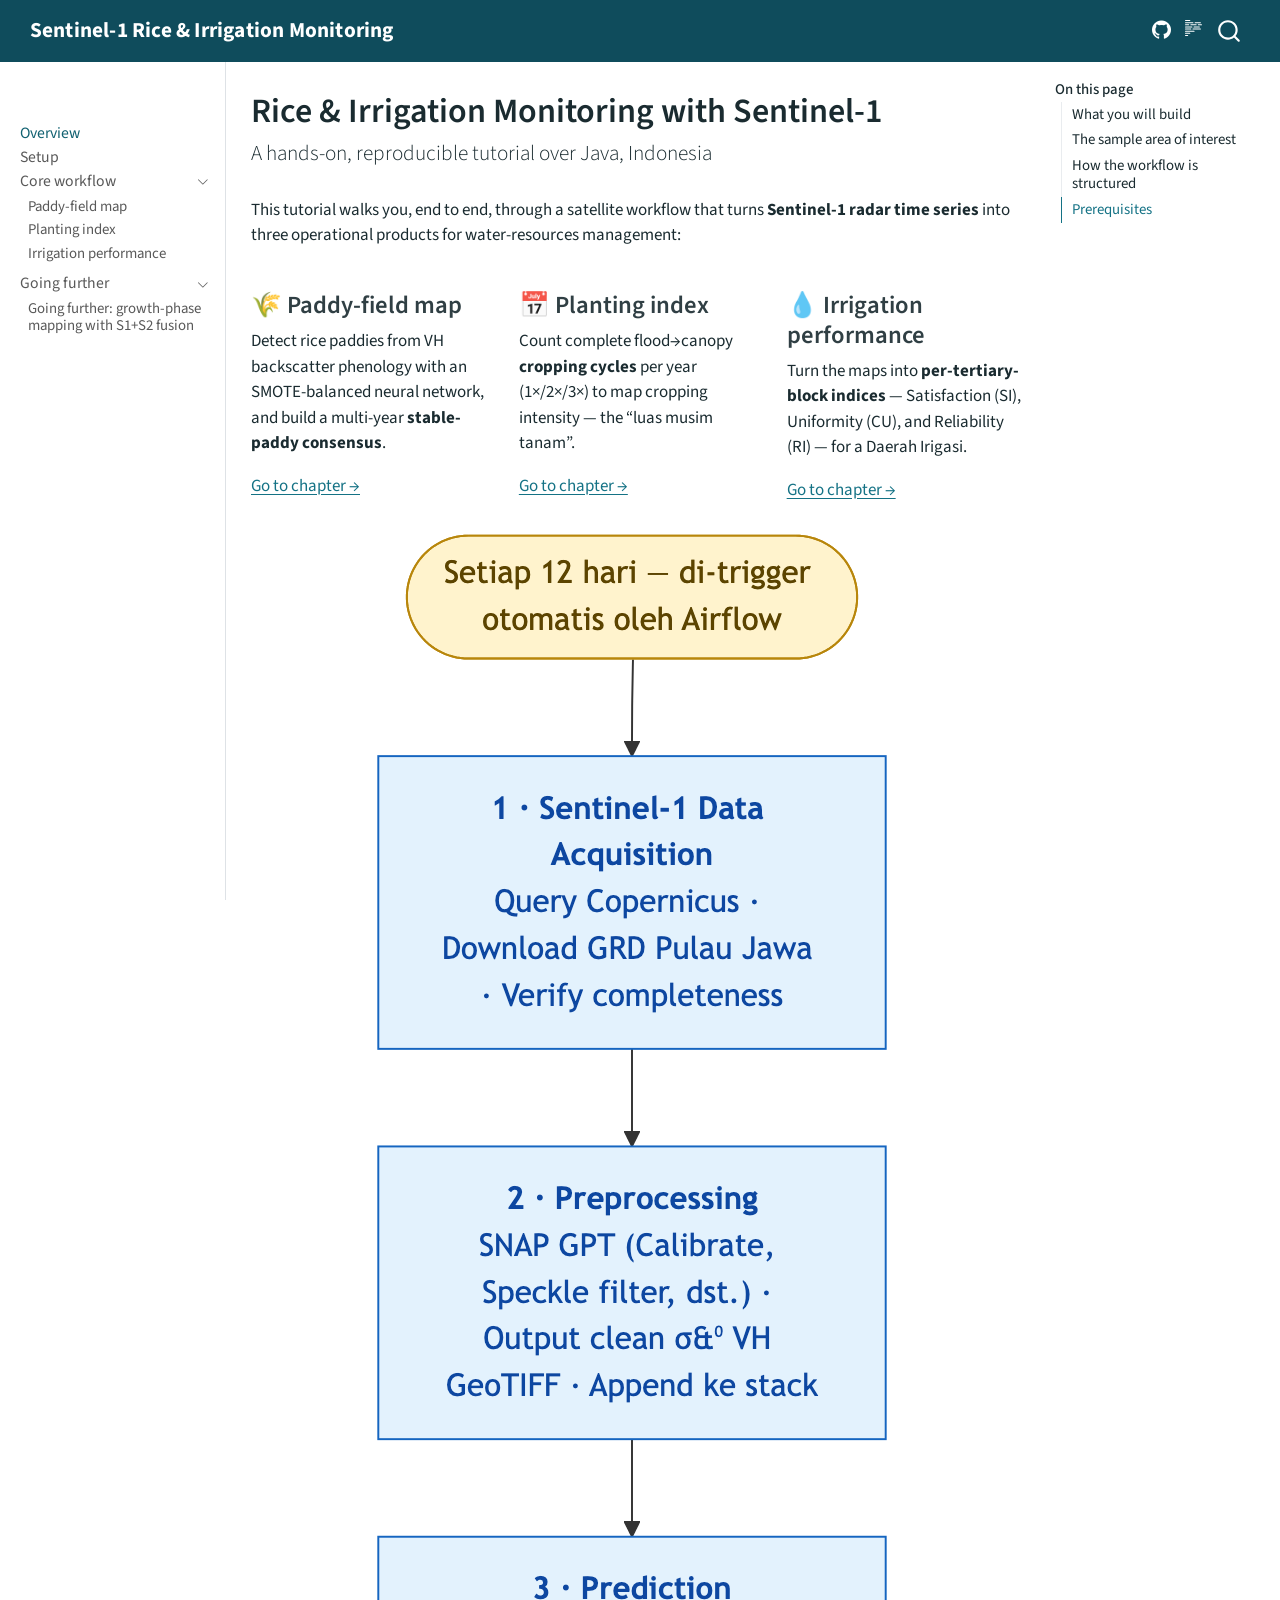
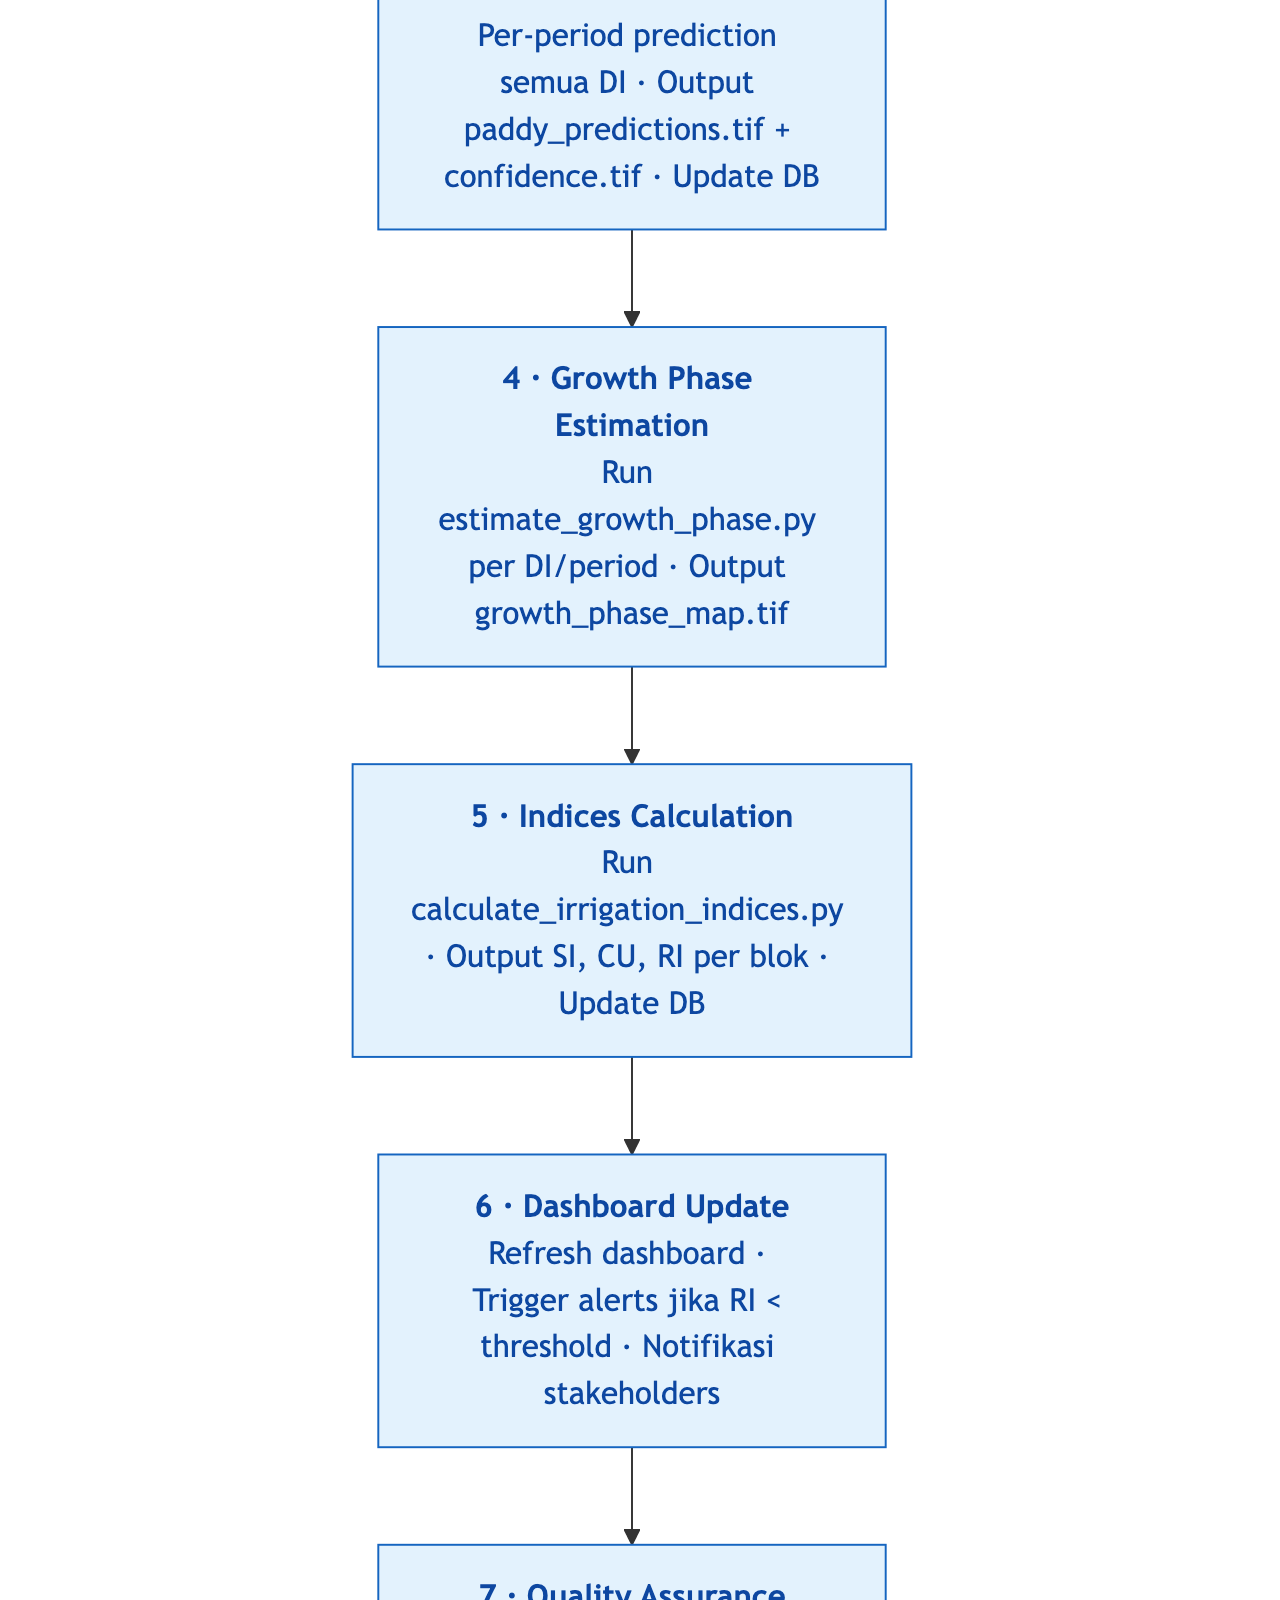
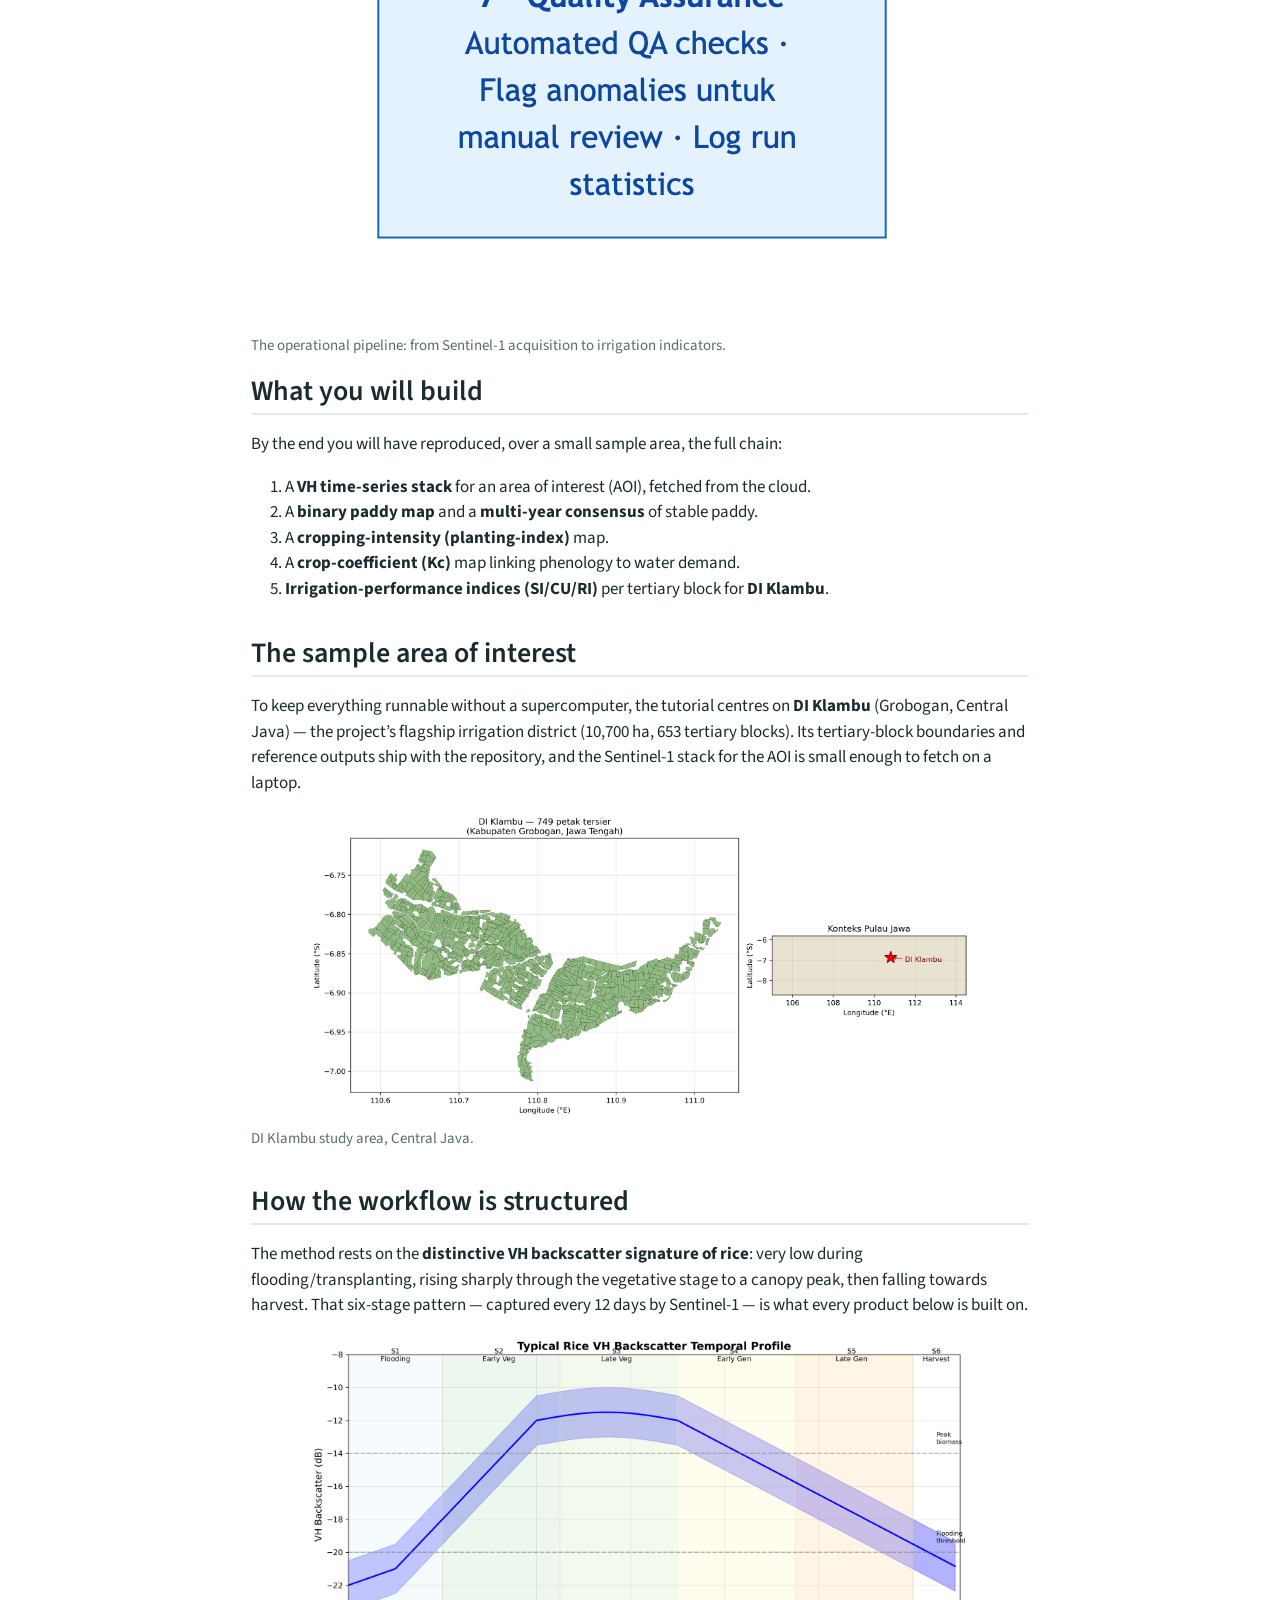
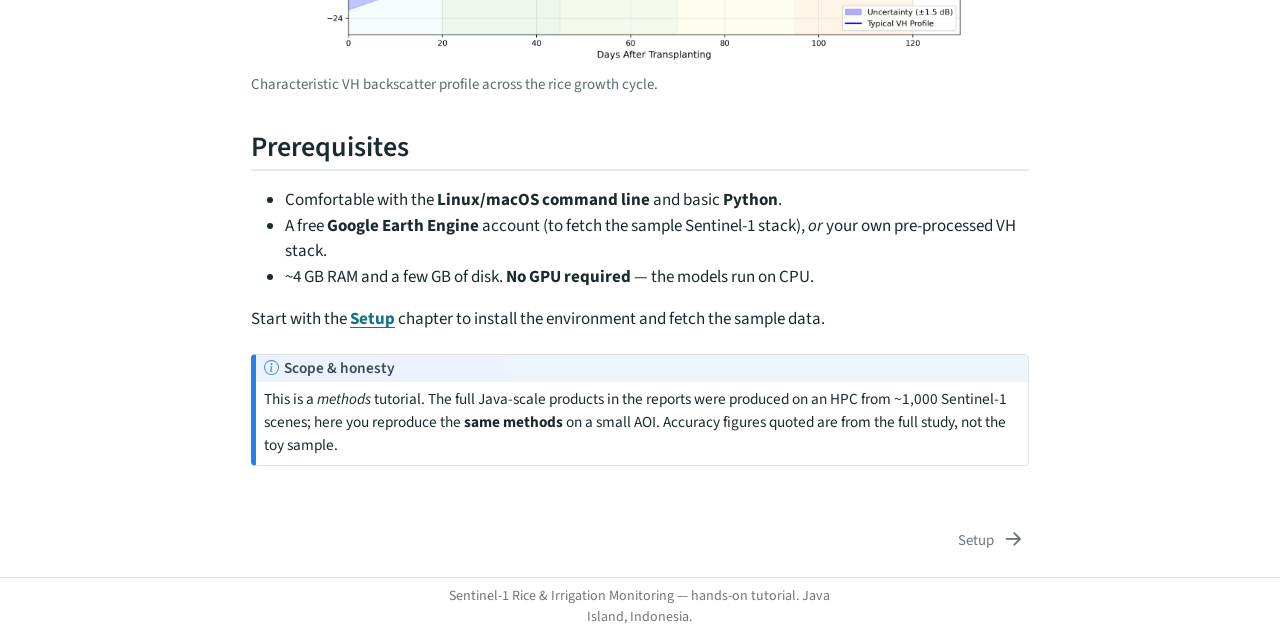
==== docs/index.html @ 9819a5b4 "Hands-on Sentinel-1 rice & irrigation monitoring tutorial (clean public edition)" ====
<!DOCTYPE html>
<html xmlns="http://www.w3.org/1999/xhtml" lang="en" xml:lang="en"><head>

<meta charset="utf-8">
<meta name="generator" content="quarto-1.9.38">

<meta name="viewport" content="width=device-width, initial-scale=1.0, user-scalable=yes">


<title>Rice &amp; Irrigation Monitoring with Sentinel-1 – Sentinel-1 Rice &amp; Irrigation Monitoring</title>
<style>
/* Default styles provided by pandoc.
** See https://pandoc.org/MANUAL.html#variables-for-html for config info.
*/
code{white-space: pre-wrap;}
span.smallcaps{font-variant: small-caps;}
div.columns{display: flex; gap: min(4vw, 1.5em);}
div.column{flex: auto; overflow-x: auto;}
div.hanging-indent{margin-left: 1.5em; text-indent: -1.5em;}
ul.task-list{list-style: none;}
ul.task-list li input[type="checkbox"] {
  width: 0.8em;
  margin: 0 0.8em 0.2em -1em; /* quarto-specific, see https://github.com/quarto-dev/quarto-cli/issues/4556 */ 
  vertical-align: middle;
}
</style>


<script src="site_libs/quarto-nav/quarto-nav.js"></script>
<script src="site_libs/quarto-nav/headroom.min.js"></script>
<script src="site_libs/clipboard/clipboard.min.js"></script>
<script src="site_libs/quarto-search/autocomplete.umd.js"></script>
<script src="site_libs/quarto-search/fuse.min.js"></script>
<script src="site_libs/quarto-search/quarto-search.js"></script>
<meta name="quarto:offset" content="./">
<link href="./setup.html" rel="next">
<script src="site_libs/quarto-html/quarto.js" type="module"></script>
<script src="site_libs/quarto-html/tabsets/tabsets.js" type="module"></script>
<script src="site_libs/quarto-html/popper.min.js"></script>
<script src="site_libs/quarto-html/tippy.umd.min.js"></script>
<script src="site_libs/quarto-html/anchor.min.js"></script>
<link href="site_libs/quarto-html/tippy.css" rel="stylesheet">
<link href="site_libs/quarto-html/quarto-syntax-highlighting-15634bcf2e68342d4ad2dfa704d543f6.css" rel="stylesheet" id="quarto-text-highlighting-styles">
<script src="site_libs/bootstrap/bootstrap.min.js"></script>
<link href="site_libs/bootstrap/bootstrap-icons.css" rel="stylesheet">
<link href="site_libs/bootstrap/bootstrap-a62e4a8c4ed1f37879b9d6c8c541ae5b.min.css" rel="stylesheet" append-hash="true" id="quarto-bootstrap" data-mode="light">
<script id="quarto-search-options" type="application/json">{
  "location": "navbar",
  "copy-button": false,
  "collapse-after": 3,
  "panel-placement": "end",
  "type": "overlay",
  "limit": 50,
  "keyboard-shortcut": [
    "f",
    "/",
    "s"
  ],
  "show-item-context": false,
  "language": {
    "search-no-results-text": "No results",
    "search-matching-documents-text": "matching documents",
    "search-copy-link-title": "Copy link to search",
    "search-hide-matches-text": "Hide additional matches",
    "search-more-match-text": "more match in this document",
    "search-more-matches-text": "more matches in this document",
    "search-clear-button-title": "Clear",
    "search-text-placeholder": "",
    "search-detached-cancel-button-title": "Cancel",
    "search-submit-button-title": "Submit",
    "search-label": "Search"
  }
}</script>
<style>html{ scroll-behavior: smooth; }</style>


</head>

<body class="nav-sidebar docked nav-fixed quarto-light">

<div id="quarto-search-results"></div>
  <header id="quarto-header" class="headroom fixed-top">
    <nav class="navbar navbar-expand-lg " data-bs-theme="dark">
      <div class="navbar-container container-fluid">
      <div class="navbar-brand-container mx-auto">
    <a class="navbar-brand" href="./index.html">
    <span class="navbar-title">Sentinel-1 Rice &amp; Irrigation Monitoring</span>
    </a>
  </div>
            <div id="quarto-search" class="" title="Search"></div>
          <button class="navbar-toggler" type="button" data-bs-toggle="collapse" data-bs-target="#navbarCollapse" aria-controls="navbarCollapse" role="menu" aria-expanded="false" aria-label="Toggle navigation" onclick="if (window.quartoToggleHeadroom) { window.quartoToggleHeadroom(); }">
  <span class="navbar-toggler-icon"></span>
</button>
          <div class="collapse navbar-collapse" id="navbarCollapse">
            <ul class="navbar-nav navbar-nav-scroll ms-auto">
  <li class="nav-item compact">
    <a class="nav-link" href="https://github.com/firmanhadi21/s1-rice-irrigation-tutorial"> <i class="bi bi-github" role="img" aria-label="GitHub">
</i> 
<span class="menu-text"></span></a>
  </li>  
</ul>
          </div> <!-- /navcollapse -->
            <div class="quarto-navbar-tools">
  <a href="" class="quarto-reader-toggle quarto-navigation-tool px-1" onclick="window.quartoToggleReader(); return false;" title="Toggle reader mode">
  <div class="quarto-reader-toggle-btn">
  <i class="bi"></i>
  </div>
</a>
</div>
      </div> <!-- /container-fluid -->
    </nav>
  <nav class="quarto-secondary-nav">
    <div class="container-fluid d-flex">
      <button type="button" class="quarto-btn-toggle btn" data-bs-toggle="collapse" role="button" data-bs-target=".quarto-sidebar-collapse-item" aria-controls="quarto-sidebar" aria-expanded="false" aria-label="Toggle sidebar navigation" onclick="if (window.quartoToggleHeadroom) { window.quartoToggleHeadroom(); }">
        <i class="bi bi-layout-text-sidebar-reverse"></i>
      </button>
        <nav class="quarto-page-breadcrumbs" aria-label="breadcrumb"><ol class="breadcrumb"><li class="breadcrumb-item"><a href="./index.html">Overview</a></li></ol></nav>
        <a class="flex-grow-1" role="navigation" data-bs-toggle="collapse" data-bs-target=".quarto-sidebar-collapse-item" aria-controls="quarto-sidebar" aria-expanded="false" aria-label="Toggle sidebar navigation" onclick="if (window.quartoToggleHeadroom) { window.quartoToggleHeadroom(); }">      
        </a>
      <button type="button" class="btn quarto-search-button" aria-label="Search" onclick="window.quartoOpenSearch();">
        <i class="bi bi-search"></i>
      </button>
    </div>
  </nav>
</header>
<!-- content -->
<div id="quarto-content" class="quarto-container page-columns page-rows-contents page-layout-article page-navbar">
<!-- sidebar -->
  <nav id="quarto-sidebar" class="sidebar collapse collapse-horizontal quarto-sidebar-collapse-item sidebar-navigation docked overflow-auto">
        <div class="mt-2 flex-shrink-0 align-items-center">
        <div class="sidebar-search">
        <div id="quarto-search" class="" title="Search"></div>
        </div>
        </div>
    <div class="sidebar-menu-container"> 
    <ul class="list-unstyled mt-1">
        <li class="sidebar-item">
  <div class="sidebar-item-container"> 
  <a href="./index.html" class="sidebar-item-text sidebar-link active">
 <span class="menu-text">Overview</span></a>
  </div>
</li>
        <li class="sidebar-item">
  <div class="sidebar-item-container"> 
  <a href="./setup.html" class="sidebar-item-text sidebar-link">
 <span class="menu-text">Setup</span></a>
  </div>
</li>
        <li class="sidebar-item sidebar-item-section">
      <div class="sidebar-item-container"> 
            <a class="sidebar-item-text sidebar-link text-start" data-bs-toggle="collapse" data-bs-target="#quarto-sidebar-section-1" role="navigation" aria-expanded="true">
 <span class="menu-text">Core workflow</span></a>
          <a class="sidebar-item-toggle text-start" data-bs-toggle="collapse" data-bs-target="#quarto-sidebar-section-1" role="navigation" aria-expanded="true" aria-label="Toggle section">
            <i class="bi bi-chevron-right ms-2"></i>
          </a> 
      </div>
      <ul id="quarto-sidebar-section-1" class="collapse list-unstyled sidebar-section depth1 show">  
          <li class="sidebar-item">
  <div class="sidebar-item-container"> 
  <a href="./paddy-map.html" class="sidebar-item-text sidebar-link">
 <span class="menu-text">Paddy-field map</span></a>
  </div>
</li>
          <li class="sidebar-item">
  <div class="sidebar-item-container"> 
  <a href="./planting-index.html" class="sidebar-item-text sidebar-link">
 <span class="menu-text">Planting index</span></a>
  </div>
</li>
          <li class="sidebar-item">
  <div class="sidebar-item-container"> 
  <a href="./irrigation-performance.html" class="sidebar-item-text sidebar-link">
 <span class="menu-text">Irrigation performance</span></a>
  </div>
</li>
      </ul>
  </li>
        <li class="sidebar-item sidebar-item-section">
      <div class="sidebar-item-container"> 
            <a class="sidebar-item-text sidebar-link text-start" data-bs-toggle="collapse" data-bs-target="#quarto-sidebar-section-2" role="navigation" aria-expanded="true">
 <span class="menu-text">Going further</span></a>
          <a class="sidebar-item-toggle text-start" data-bs-toggle="collapse" data-bs-target="#quarto-sidebar-section-2" role="navigation" aria-expanded="true" aria-label="Toggle section">
            <i class="bi bi-chevron-right ms-2"></i>
          </a> 
      </div>
      <ul id="quarto-sidebar-section-2" class="collapse list-unstyled sidebar-section depth1 show">  
          <li class="sidebar-item">
  <div class="sidebar-item-container"> 
  <a href="./growth-phase.html" class="sidebar-item-text sidebar-link">
 <span class="menu-text">Going further: growth-phase mapping with S1+S2 fusion</span></a>
  </div>
</li>
      </ul>
  </li>
    </ul>
    </div>
</nav>
<div id="quarto-sidebar-glass" class="quarto-sidebar-collapse-item" data-bs-toggle="collapse" data-bs-target=".quarto-sidebar-collapse-item"></div>
<!-- margin-sidebar -->
    <div id="quarto-margin-sidebar" class="sidebar margin-sidebar">
        <nav id="TOC" role="doc-toc" class="toc-active">
    <h2 id="toc-title">On this page</h2>
   
  <ul>
  <li><a href="#what-you-will-build" id="toc-what-you-will-build" class="nav-link active" data-scroll-target="#what-you-will-build">What you will build</a></li>
  <li><a href="#the-sample-area-of-interest" id="toc-the-sample-area-of-interest" class="nav-link" data-scroll-target="#the-sample-area-of-interest">The sample area of interest</a></li>
  <li><a href="#how-the-workflow-is-structured" id="toc-how-the-workflow-is-structured" class="nav-link" data-scroll-target="#how-the-workflow-is-structured">How the workflow is structured</a></li>
  <li><a href="#prerequisites" id="toc-prerequisites" class="nav-link" data-scroll-target="#prerequisites">Prerequisites</a></li>
  </ul>
</nav>
    </div>
<!-- main -->
<main class="content" id="quarto-document-content">

<header id="title-block-header" class="quarto-title-block default">
<div class="quarto-title">
<h1 class="title">Rice &amp; Irrigation Monitoring with Sentinel-1</h1>
<p class="subtitle lead">A hands-on, reproducible tutorial over Java, Indonesia</p>
</div>



<div class="quarto-title-meta">

    
  
    
  </div>
  


</header>


<p>This tutorial walks you, end to end, through a satellite workflow that turns <strong>Sentinel-1 radar time series</strong> into three operational products for water-resources management:</p>
<div class="grid">
<section id="paddy-field-map" class="level3 g-col-12 g-col-md-4">
<h3 class="anchored" data-anchor-id="paddy-field-map">🌾 Paddy-field map</h3>
<p>Detect rice paddies from VH backscatter phenology with an SMOTE-balanced neural network, and build a multi-year <strong>stable-paddy consensus</strong>.</p>
<p><a href="./paddy-map.html">Go to chapter →</a></p>
</section>
<section id="planting-index" class="level3 g-col-12 g-col-md-4">
<h3 class="anchored" data-anchor-id="planting-index">📅 Planting index</h3>
<p>Count complete flood→canopy <strong>cropping cycles</strong> per year (1×/2×/3×) to map cropping intensity — the “luas musim tanam”.</p>
<p><a href="./planting-index.html">Go to chapter →</a></p>
</section>
<section id="irrigation-performance" class="level3 g-col-12 g-col-md-4">
<h3 class="anchored" data-anchor-id="irrigation-performance">💧 Irrigation performance</h3>
<p>Turn the maps into <strong>per-tertiary-block indices</strong> — Satisfaction (SI), Uniformity (CU), and Reliability (RI) — for a Daerah Irigasi.</p>
<p><a href="./irrigation-performance.html">Go to chapter →</a></p>
</section>
</div>
<div class="quarto-figure quarto-figure-center">
<figure class="figure">
<p><img src="images/fig_pipeline_operasional.png" class="img-fluid figure-img"></p>
<figcaption>The operational pipeline: from Sentinel-1 acquisition to irrigation indicators.</figcaption>
</figure>
</div>
<section id="what-you-will-build" class="level2">
<h2 class="anchored" data-anchor-id="what-you-will-build">What you will build</h2>
<p>By the end you will have reproduced, over a small sample area, the full chain:</p>
<ol type="1">
<li>A <strong>VH time-series stack</strong> for an area of interest (AOI), fetched from the cloud.</li>
<li>A <strong>binary paddy map</strong> and a <strong>multi-year consensus</strong> of stable paddy.</li>
<li>A <strong>cropping-intensity (planting-index)</strong> map.</li>
<li>A <strong>crop-coefficient (Kc)</strong> map linking phenology to water demand.</li>
<li><strong>Irrigation-performance indices (SI/CU/RI)</strong> per tertiary block for <strong>DI Klambu</strong>.</li>
</ol>
</section>
<section id="the-sample-area-of-interest" class="level2">
<h2 class="anchored" data-anchor-id="the-sample-area-of-interest">The sample area of interest</h2>
<p>To keep everything runnable without a supercomputer, the tutorial centres on <strong>DI Klambu</strong> (Grobogan, Central Java) — the project’s flagship irrigation district (10,700 ha, 653 tertiary blocks). Its tertiary-block boundaries and reference outputs ship with the repository, and the Sentinel-1 stack for the AOI is small enough to fetch on a laptop.</p>
<div class="quarto-figure quarto-figure-center">
<figure class="figure">
<p><img src="images/fig_map_study_area.png" class="img-fluid figure-img" style="width:85.0%"></p>
<figcaption>DI Klambu study area, Central Java.</figcaption>
</figure>
</div>
</section>
<section id="how-the-workflow-is-structured" class="level2">
<h2 class="anchored" data-anchor-id="how-the-workflow-is-structured">How the workflow is structured</h2>
<p>The method rests on the <strong>distinctive VH backscatter signature of rice</strong>: very low during flooding/transplanting, rising sharply through the vegetative stage to a canopy peak, then falling towards harvest. That six-stage pattern — captured every 12 days by Sentinel-1 — is what every product below is built on.</p>
<div class="quarto-figure quarto-figure-center">
<figure class="figure">
<p><img src="images/fig_rice_vh_profile.png" class="img-fluid figure-img" style="width:85.0%"></p>
<figcaption>Characteristic VH backscatter profile across the rice growth cycle.</figcaption>
</figure>
</div>
</section>
<section id="prerequisites" class="level2">
<h2 class="anchored" data-anchor-id="prerequisites">Prerequisites</h2>
<ul>
<li>Comfortable with the <strong>Linux/macOS command line</strong> and basic <strong>Python</strong>.</li>
<li>A free <strong>Google Earth Engine</strong> account (to fetch the sample Sentinel-1 stack), <em>or</em> your own pre-processed VH stack.</li>
<li>~4 GB RAM and a few GB of disk. <strong>No GPU required</strong> — the models run on CPU.</li>
</ul>
<p>Start with the <a href="./setup.html"><strong>Setup</strong></a> chapter to install the environment and fetch the sample data.</p>
<div class="callout callout-style-default callout-note callout-titled">
<div class="callout-header d-flex align-content-center">
<div class="callout-icon-container">
<i class="callout-icon"></i>
</div>
<div class="callout-title-container flex-fill">
<span class="screen-reader-only">Note</span>Scope &amp; honesty
</div>
</div>
<div class="callout-body-container callout-body">
<p>This is a <em>methods</em> tutorial. The full Java-scale products in the reports were produced on an HPC from ~1,000 Sentinel-1 scenes; here you reproduce the <strong>same methods</strong> on a small AOI. Accuracy figures quoted are from the full study, not the toy sample.</p>
</div>
</div>


</section>

</main> <!-- /main -->
<script id="quarto-html-after-body" type="application/javascript">
  window.document.addEventListener("DOMContentLoaded", function (event) {
    const icon = "";
    const anchorJS = new window.AnchorJS();
    anchorJS.options = {
      placement: 'right',
      icon: icon
    };
    anchorJS.add('.anchored');
    const isCodeAnnotation = (el) => {
      for (const clz of el.classList) {
        if (clz.startsWith('code-annotation-')) {                     
          return true;
        }
      }
      return false;
    }
    const onCopySuccess = function(e) {
      // button target
      const button = e.trigger;
      // don't keep focus
      button.blur();
      // flash "checked"
      button.classList.add('code-copy-button-checked');
      var currentTitle = button.getAttribute("title");
      button.setAttribute("title", "Copied!");
      let tooltip;
      if (window.bootstrap) {
        button.setAttribute("data-bs-toggle", "tooltip");
        button.setAttribute("data-bs-placement", "left");
        button.setAttribute("data-bs-title", "Copied!");
        tooltip = new bootstrap.Tooltip(button, 
          { trigger: "manual", 
            customClass: "code-copy-button-tooltip",
            offset: [0, -8]});
        tooltip.show();    
      }
      setTimeout(function() {
        if (tooltip) {
          tooltip.hide();
          button.removeAttribute("data-bs-title");
          button.removeAttribute("data-bs-toggle");
          button.removeAttribute("data-bs-placement");
        }
        button.setAttribute("title", currentTitle);
        button.classList.remove('code-copy-button-checked');
      }, 1000);
      // clear code selection
      e.clearSelection();
    }
    const getTextToCopy = function(trigger) {
      const outerScaffold = trigger.parentElement.cloneNode(true);
      const codeEl = outerScaffold.querySelector('code');
      for (const childEl of codeEl.children) {
        if (isCodeAnnotation(childEl)) {
          childEl.remove();
        }
      }
      return codeEl.innerText;
    }
    const clipboard = new window.ClipboardJS('.code-copy-button:not([data-in-quarto-modal])', {
      text: getTextToCopy
    });
    clipboard.on('success', onCopySuccess);
    if (window.document.getElementById('quarto-embedded-source-code-modal')) {
      const clipboardModal = new window.ClipboardJS('.code-copy-button[data-in-quarto-modal]', {
        text: getTextToCopy,
        container: window.document.getElementById('quarto-embedded-source-code-modal')
      });
      clipboardModal.on('success', onCopySuccess);
    }
      var localhostRegex = new RegExp(/^(?:http|https):\/\/localhost\:?[0-9]*\//);
      var mailtoRegex = new RegExp(/^mailto:/);
        var filterRegex = new RegExp('/' + window.location.host + '/');
      var isInternal = (href) => {
          return filterRegex.test(href) || localhostRegex.test(href) || mailtoRegex.test(href);
      }
      // Inspect non-navigation links and adorn them if external
     var links = window.document.querySelectorAll('a[href]:not(.nav-link):not(.navbar-brand):not(.toc-action):not(.sidebar-link):not(.sidebar-item-toggle):not(.pagination-link):not(.no-external):not([aria-hidden]):not(.dropdown-item):not(.quarto-navigation-tool):not(.about-link)');
      for (var i=0; i<links.length; i++) {
        const link = links[i];
        if (!isInternal(link.href)) {
          // undo the damage that might have been done by quarto-nav.js in the case of
          // links that we want to consider external
          if (link.dataset.originalHref !== undefined) {
            link.href = link.dataset.originalHref;
          }
            // target, if specified
            link.setAttribute("target", "_blank");
            if (link.getAttribute("rel") === null) {
              link.setAttribute("rel", "noopener");
            }
        }
      }
    function tippyHover(el, contentFn, onTriggerFn, onUntriggerFn) {
      const config = {
        allowHTML: true,
        maxWidth: 500,
        delay: 100,
        arrow: false,
        appendTo: function(el) {
            return el.parentElement;
        },
        interactive: true,
        interactiveBorder: 10,
        theme: 'quarto',
        placement: 'bottom-start',
      };
      if (contentFn) {
        config.content = contentFn;
      }
      if (onTriggerFn) {
        config.onTrigger = onTriggerFn;
      }
      if (onUntriggerFn) {
        config.onUntrigger = onUntriggerFn;
      }
      window.tippy(el, config); 
    }
    const noterefs = window.document.querySelectorAll('a[role="doc-noteref"]');
    for (var i=0; i<noterefs.length; i++) {
      const ref = noterefs[i];
      tippyHover(ref, function() {
        // use id or data attribute instead here
        let href = ref.getAttribute('data-footnote-href') || ref.getAttribute('href');
        try { href = new URL(href).hash; } catch {}
        const id = href.replace(/^#\/?/, "");
        const note = window.document.getElementById(id);
        if (note) {
          return note.innerHTML;
        } else {
          return "";
        }
      });
    }
    const xrefs = window.document.querySelectorAll('a.quarto-xref');
    const processXRef = (id, note) => {
      // Strip column container classes
      const stripColumnClz = (el) => {
        el.classList.remove("page-full", "page-columns");
        if (el.children) {
          for (const child of el.children) {
            stripColumnClz(child);
          }
        }
      }
      stripColumnClz(note)
      if (id === null || id.startsWith('sec-')) {
        // Special case sections, only their first couple elements
        const container = document.createElement("div");
        if (note.children && note.children.length > 2) {
          container.appendChild(note.children[0].cloneNode(true));
          for (let i = 1; i < note.children.length; i++) {
            const child = note.children[i];
            if (child.tagName === "P" && child.innerText === "") {
              continue;
            } else {
              container.appendChild(child.cloneNode(true));
              break;
            }
          }
          if (window.Quarto?.typesetMath) {
            window.Quarto.typesetMath(container);
          }
          return container.innerHTML
        } else {
          if (window.Quarto?.typesetMath) {
            window.Quarto.typesetMath(note);
          }
          return note.innerHTML;
        }
      } else {
        // Remove any anchor links if they are present
        const anchorLink = note.querySelector('a.anchorjs-link');
        if (anchorLink) {
          anchorLink.remove();
        }
        if (window.Quarto?.typesetMath) {
          window.Quarto.typesetMath(note);
        }
        if (note.classList.contains("callout")) {
          return note.outerHTML;
        } else {
          return note.innerHTML;
        }
      }
    }
    for (var i=0; i<xrefs.length; i++) {
      const xref = xrefs[i];
      tippyHover(xref, undefined, function(instance) {
        instance.disable();
        let url = xref.getAttribute('href');
        let hash = undefined; 
        if (url.startsWith('#')) {
          hash = url;
        } else {
          try { hash = new URL(url).hash; } catch {}
        }
        if (hash) {
          const id = hash.replace(/^#\/?/, "");
          const note = window.document.getElementById(id);
          if (note !== null) {
            try {
              const html = processXRef(id, note.cloneNode(true));
              instance.setContent(html);
            } finally {
              instance.enable();
              instance.show();
            }
          } else {
            // See if we can fetch this
            fetch(url.split('#')[0])
            .then(res => res.text())
            .then(html => {
              const parser = new DOMParser();
              const htmlDoc = parser.parseFromString(html, "text/html");
              const note = htmlDoc.getElementById(id);
              if (note !== null) {
                const html = processXRef(id, note);
                instance.setContent(html);
              } 
            }).finally(() => {
              instance.enable();
              instance.show();
            });
          }
        } else {
          // See if we can fetch a full url (with no hash to target)
          // This is a special case and we should probably do some content thinning / targeting
          fetch(url)
          .then(res => res.text())
          .then(html => {
            const parser = new DOMParser();
            const htmlDoc = parser.parseFromString(html, "text/html");
            const note = htmlDoc.querySelector('main.content');
            if (note !== null) {
              // This should only happen for chapter cross references
              // (since there is no id in the URL)
              // remove the first header
              if (note.children.length > 0 && note.children[0].tagName === "HEADER") {
                note.children[0].remove();
              }
              const html = processXRef(null, note);
              instance.setContent(html);
            } 
          }).finally(() => {
            instance.enable();
            instance.show();
          });
        }
      }, function(instance) {
      });
    }
        let selectedAnnoteEl;
        const selectorForAnnotation = ( cell, annotation) => {
          let cellAttr = 'data-code-cell="' + cell + '"';
          let lineAttr = 'data-code-annotation="' +  annotation + '"';
          const selector = 'span[' + cellAttr + '][' + lineAttr + ']';
          return selector;
        }
        const selectCodeLines = (annoteEl) => {
          const doc = window.document;
          const targetCell = annoteEl.getAttribute("data-target-cell");
          const targetAnnotation = annoteEl.getAttribute("data-target-annotation");
          const annoteSpan = window.document.querySelector(selectorForAnnotation(targetCell, targetAnnotation));
          const lines = annoteSpan.getAttribute("data-code-lines").split(",");
          const lineIds = lines.map((line) => {
            return targetCell + "-" + line;
          })
          let top = null;
          let height = null;
          let parent = null;
          if (lineIds.length > 0) {
              //compute the position of the single el (top and bottom and make a div)
              const el = window.document.getElementById(lineIds[0]);
              top = el.offsetTop;
              height = el.offsetHeight;
              parent = el.parentElement.parentElement;
            if (lineIds.length > 1) {
              const lastEl = window.document.getElementById(lineIds[lineIds.length - 1]);
              const bottom = lastEl.offsetTop + lastEl.offsetHeight;
              height = bottom - top;
            }
            if (top !== null && height !== null && parent !== null) {
              // cook up a div (if necessary) and position it 
              let div = window.document.getElementById("code-annotation-line-highlight");
              if (div === null) {
                div = window.document.createElement("div");
                div.setAttribute("id", "code-annotation-line-highlight");
                div.style.position = 'absolute';
                parent.appendChild(div);
              }
              div.style.top = top - 2 + "px";
              div.style.height = height + 4 + "px";
              div.style.left = 0;
              let gutterDiv = window.document.getElementById("code-annotation-line-highlight-gutter");
              if (gutterDiv === null) {
                gutterDiv = window.document.createElement("div");
                gutterDiv.setAttribute("id", "code-annotation-line-highlight-gutter");
                gutterDiv.style.position = 'absolute';
                const codeCell = window.document.getElementById(targetCell);
                const gutter = codeCell.querySelector('.code-annotation-gutter');
                gutter.appendChild(gutterDiv);
              }
              gutterDiv.style.top = top - 2 + "px";
              gutterDiv.style.height = height + 4 + "px";
            }
            selectedAnnoteEl = annoteEl;
          }
        };
        const unselectCodeLines = () => {
          const elementsIds = ["code-annotation-line-highlight", "code-annotation-line-highlight-gutter"];
          elementsIds.forEach((elId) => {
            const div = window.document.getElementById(elId);
            if (div) {
              div.remove();
            }
          });
          selectedAnnoteEl = undefined;
        };
          // Handle positioning of the toggle
      window.addEventListener(
        "resize",
        throttle(() => {
          elRect = undefined;
          if (selectedAnnoteEl) {
            selectCodeLines(selectedAnnoteEl);
          }
        }, 10)
      );
      function throttle(fn, ms) {
      let throttle = false;
      let timer;
        return (...args) => {
          if(!throttle) { // first call gets through
              fn.apply(this, args);
              throttle = true;
          } else { // all the others get throttled
              if(timer) clearTimeout(timer); // cancel #2
              timer = setTimeout(() => {
                fn.apply(this, args);
                timer = throttle = false;
              }, ms);
          }
        };
      }
        // Attach click handler to the DT
        const annoteDls = window.document.querySelectorAll('dt[data-target-cell]');
        for (const annoteDlNode of annoteDls) {
          annoteDlNode.addEventListener('click', (event) => {
            const clickedEl = event.target;
            if (clickedEl !== selectedAnnoteEl) {
              unselectCodeLines();
              const activeEl = window.document.querySelector('dt[data-target-cell].code-annotation-active');
              if (activeEl) {
                activeEl.classList.remove('code-annotation-active');
              }
              selectCodeLines(clickedEl);
              clickedEl.classList.add('code-annotation-active');
            } else {
              // Unselect the line
              unselectCodeLines();
              clickedEl.classList.remove('code-annotation-active');
            }
          });
        }
    const findCites = (el) => {
      const parentEl = el.parentElement;
      if (parentEl) {
        const cites = parentEl.dataset.cites;
        if (cites) {
          return {
            el,
            cites: cites.split(' ')
          };
        } else {
          return findCites(el.parentElement)
        }
      } else {
        return undefined;
      }
    };
    var bibliorefs = window.document.querySelectorAll('a[role="doc-biblioref"]');
    for (var i=0; i<bibliorefs.length; i++) {
      const ref = bibliorefs[i];
      const citeInfo = findCites(ref);
      if (citeInfo) {
        tippyHover(citeInfo.el, function() {
          var popup = window.document.createElement('div');
          citeInfo.cites.forEach(function(cite) {
            var citeDiv = window.document.createElement('div');
            citeDiv.classList.add('hanging-indent');
            citeDiv.classList.add('csl-entry');
            var biblioDiv = window.document.getElementById('ref-' + cite);
            if (biblioDiv) {
              citeDiv.innerHTML = biblioDiv.innerHTML;
            }
            popup.appendChild(citeDiv);
          });
          return popup.innerHTML;
        });
      }
    }
  });
  </script>
<nav class="page-navigation">
  <div class="nav-page nav-page-previous">
  </div>
  <div class="nav-page nav-page-next">
      <a href="./setup.html" class="pagination-link" aria-label="Setup">
        <span class="nav-page-text">Setup</span> <i class="bi bi-arrow-right-short"></i>
      </a>
  </div>
</nav>
</div> <!-- /content -->
<footer class="footer">
  <div class="nav-footer">
    <div class="nav-footer-left">
      &nbsp;
    </div>   
    <div class="nav-footer-center">
<p>Sentinel-1 Rice &amp; Irrigation Monitoring — hands-on tutorial. Java Island, Indonesia.</p>
</div>
    <div class="nav-footer-right">
      &nbsp;
    </div>
  </div>
</footer>




<script src="site_libs/quarto-html/zenscroll-min.js"></script>
</body></html>
---- docs/site_libs/quarto-html/tippy.css ----
.tippy-box[data-animation=fade][data-state=hidden]{opacity:0}[data-tippy-root]{max-width:calc(100vw - 10px)}.tippy-box{position:relative;background-color:#333;color:#fff;border-radius:4px;font-size:14px;line-height:1.4;white-space:normal;outline:0;transition-property:transform,visibility,opacity}.tippy-box[data-placement^=top]>.tippy-arrow{bottom:0}.tippy-box[data-placement^=top]>.tippy-arrow:before{bottom:-7px;left:0;border-width:8px 8px 0;border-top-color:initial;transform-origin:center top}.tippy-box[data-placement^=bottom]>.tippy-arrow{top:0}.tippy-box[data-placement^=bottom]>.tippy-arrow:before{top:-7px;left:0;border-width:0 8px 8px;border-bottom-color:initial;transform-origin:center bottom}.tippy-box[data-placement^=left]>.tippy-arrow{right:0}.tippy-box[data-placement^=left]>.tippy-arrow:before{border-width:8px 0 8px 8px;border-left-color:initial;right:-7px;transform-origin:center left}.tippy-box[data-placement^=right]>.tippy-arrow{left:0}.tippy-box[data-placement^=right]>.tippy-arrow:before{left:-7px;border-width:8px 8px 8px 0;border-right-color:initial;transform-origin:center right}.tippy-box[data-inertia][data-state=visible]{transition-timing-function:cubic-bezier(.54,1.5,.38,1.11)}.tippy-arrow{width:16px;height:16px;color:#333}.tippy-arrow:before{content:"";position:absolute;border-color:transparent;border-style:solid}.tippy-content{position:relative;padding:5px 9px;z-index:1}
---- docs/site_libs/quarto-html/quarto-syntax-highlighting-15634bcf2e68342d4ad2dfa704d543f6.css ----
/* quarto syntax highlight colors */
:root {
  --quarto-hl-ot-color: #003B4F;
  --quarto-hl-at-color: #657422;
  --quarto-hl-ss-color: #20794D;
  --quarto-hl-an-color: #5E5E5E;
  --quarto-hl-fu-color: #4758AB;
  --quarto-hl-st-color: #20794D;
  --quarto-hl-cf-color: #003B4F;
  --quarto-hl-op-color: #5E5E5E;
  --quarto-hl-er-color: #AD0000;
  --quarto-hl-bn-color: #AD0000;
  --quarto-hl-al-color: #AD0000;
  --quarto-hl-va-color: #111111;
  --quarto-hl-bu-color: inherit;
  --quarto-hl-ex-color: inherit;
  --quarto-hl-pp-color: #AD0000;
  --quarto-hl-in-color: #5E5E5E;
  --quarto-hl-vs-color: #20794D;
  --quarto-hl-wa-color: #5E5E5E;
  --quarto-hl-do-color: #5E5E5E;
  --quarto-hl-im-color: #00769E;
  --quarto-hl-ch-color: #20794D;
  --quarto-hl-dt-color: #AD0000;
  --quarto-hl-fl-color: #AD0000;
  --quarto-hl-co-color: #5E5E5E;
  --quarto-hl-cv-color: #5E5E5E;
  --quarto-hl-cn-color: #8f5902;
  --quarto-hl-sc-color: #5E5E5E;
  --quarto-hl-dv-color: #AD0000;
  --quarto-hl-kw-color: #003B4F;
}

/* other quarto variables */
:root {
  --quarto-font-monospace: SFMono-Regular, Menlo, Monaco, Consolas, "Liberation Mono", "Courier New", monospace;
}

/* syntax highlight based on Pandoc's rules */
pre > code.sourceCode > span {
  color: #003B4F;
}

code.sourceCode > span {
  color: #003B4F;
}

div.sourceCode,
div.sourceCode pre.sourceCode {
  color: #003B4F;
}

/* Normal */
code span {
  color: #003B4F;
}

/* Alert */
code span.al {
  color: #AD0000;
  font-style: inherit;
}

/* Annotation */
code span.an {
  color: #5E5E5E;
  font-style: inherit;
}

/* Attribute */
code span.at {
  color: #657422;
  font-style: inherit;
}

/* BaseN */
code span.bn {
  color: #AD0000;
  font-style: inherit;
}

/* BuiltIn */
code span.bu {
  font-style: inherit;
}

/* ControlFlow */
code span.cf {
  color: #003B4F;
  font-weight: bold;
  font-style: inherit;
}

/* Char */
code span.ch {
  color: #20794D;
  font-style: inherit;
}

/* Constant */
code span.cn {
  color: #8f5902;
  font-style: inherit;
}

/* Comment */
code span.co {
  color: #5E5E5E;
  font-style: inherit;
}

/* CommentVar */
code span.cv {
  color: #5E5E5E;
  font-style: italic;
}

/* Documentation */
code span.do {
  color: #5E5E5E;
  font-style: italic;
}

/* DataType */
code span.dt {
  color: #AD0000;
  font-style: inherit;
}

/* DecVal */
code span.dv {
  color: #AD0000;
  font-style: inherit;
}

/* Error */
code span.er {
  color: #AD0000;
  font-style: inherit;
}

/* Extension */
code span.ex {
  font-style: inherit;
}

/* Float */
code span.fl {
  color: #AD0000;
  font-style: inherit;
}

/* Function */
code span.fu {
  color: #4758AB;
  font-style: inherit;
}

/* Import */
code span.im {
  color: #00769E;
  font-style: inherit;
}

/* Information */
code span.in {
  color: #5E5E5E;
  font-style: inherit;
}

/* Keyword */
code span.kw {
  color: #003B4F;
  font-weight: bold;
  font-style: inherit;
}

/* Operator */
code span.op {
  color: #5E5E5E;
  font-style: inherit;
}

/* Other */
code span.ot {
  color: #003B4F;
  font-style: inherit;
}

/* Preprocessor */
code span.pp {
  color: #AD0000;
  font-style: inherit;
}

/* SpecialChar */
code span.sc {
  color: #5E5E5E;
  font-style: inherit;
}

/* SpecialString */
code span.ss {
  color: #20794D;
  font-style: inherit;
}

/* String */
code span.st {
  color: #20794D;
  font-style: inherit;
}

/* Variable */
code span.va {
  color: #111111;
  font-style: inherit;
}

/* VerbatimString */
code span.vs {
  color: #20794D;
  font-style: inherit;
}

/* Warning */
code span.wa {
  color: #5E5E5E;
  font-style: italic;
}

.prevent-inlining {
  content: "</";
}

/*# sourceMappingURL=f23921c56f73e400b49028c9186a1aa0.css.map */
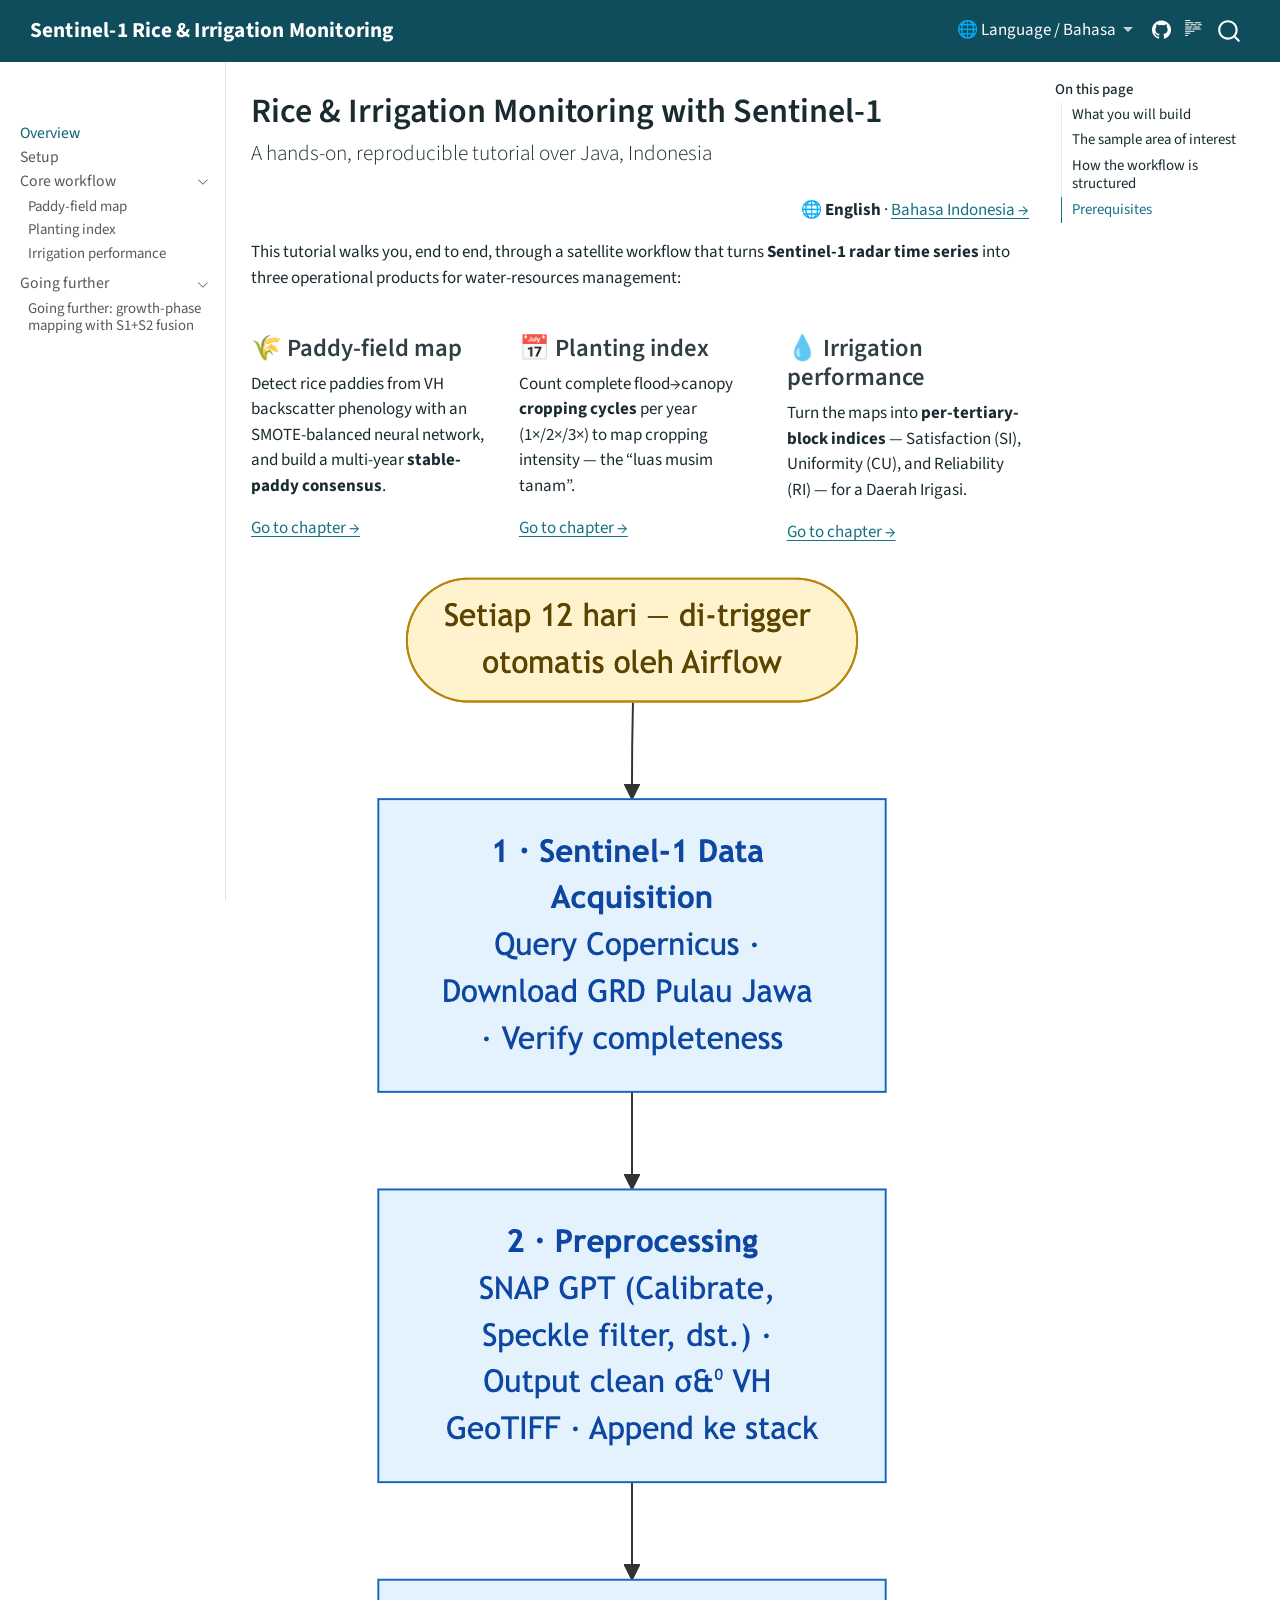
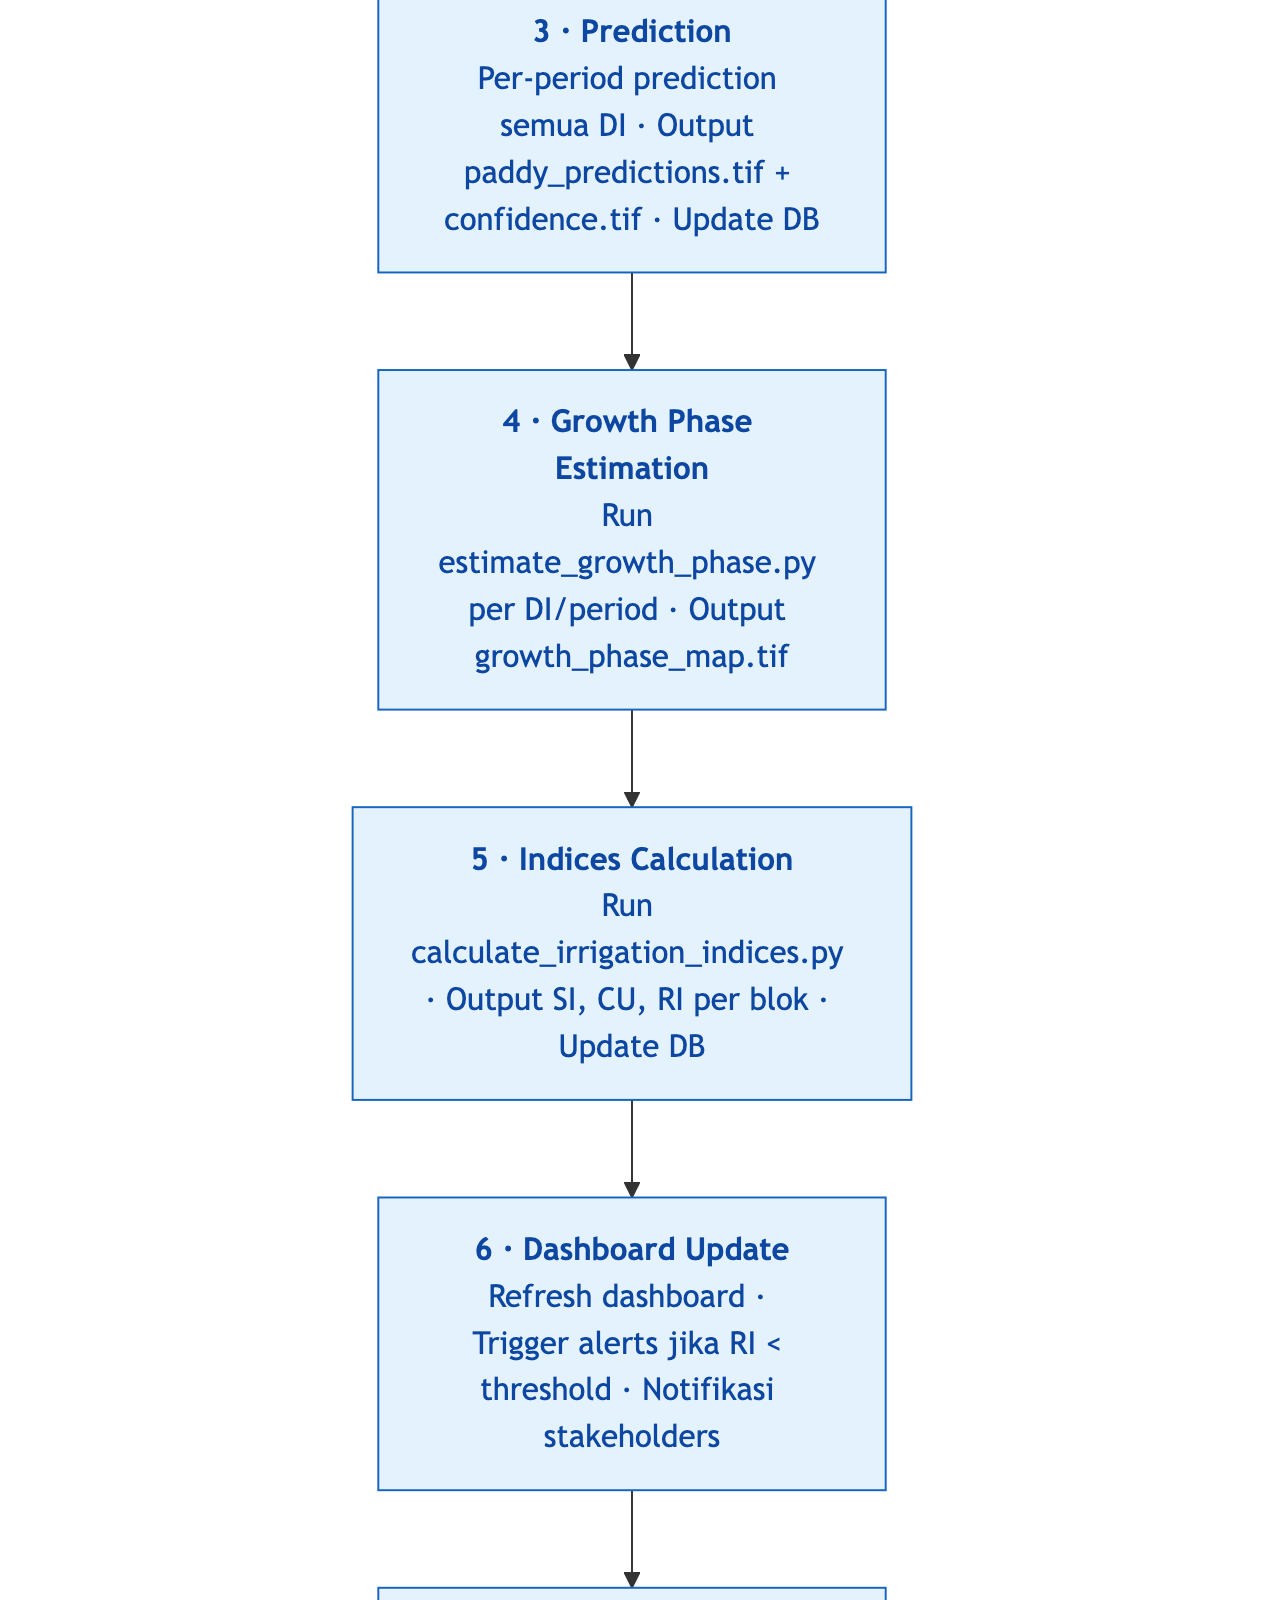
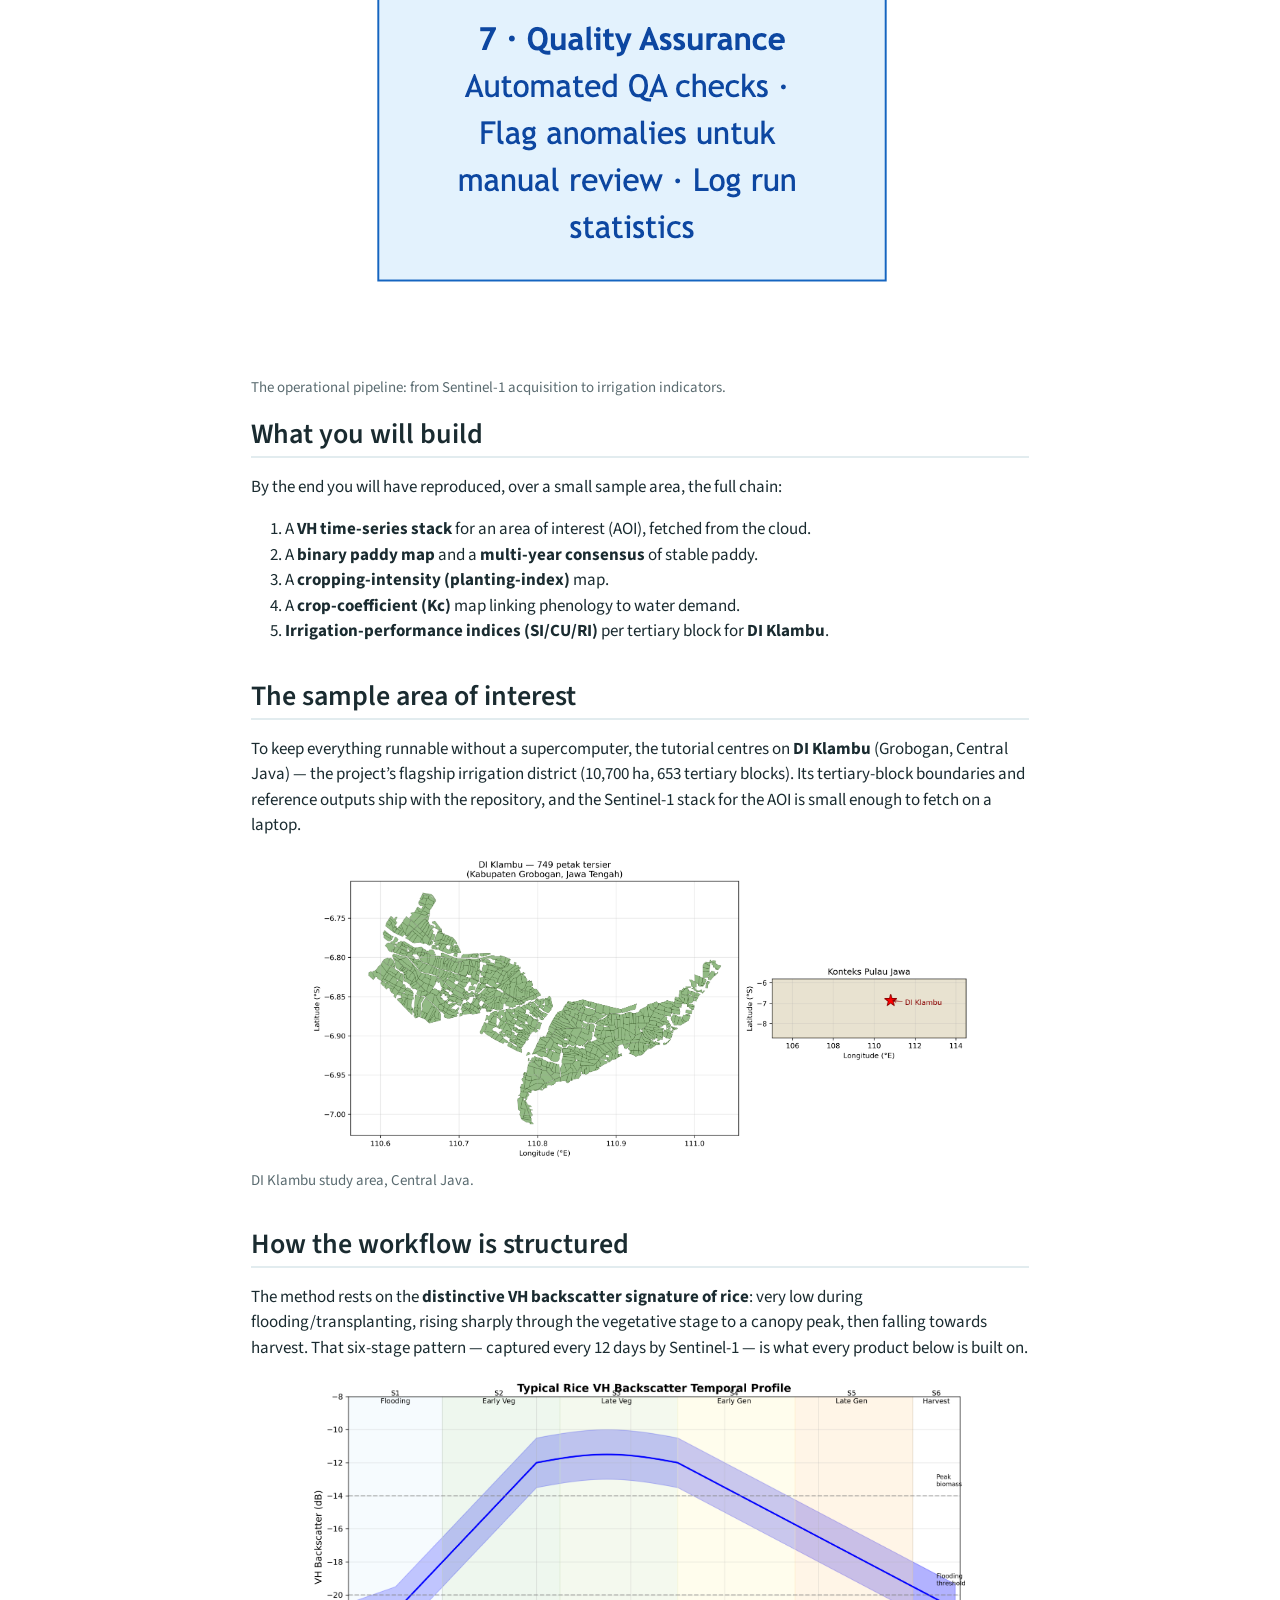
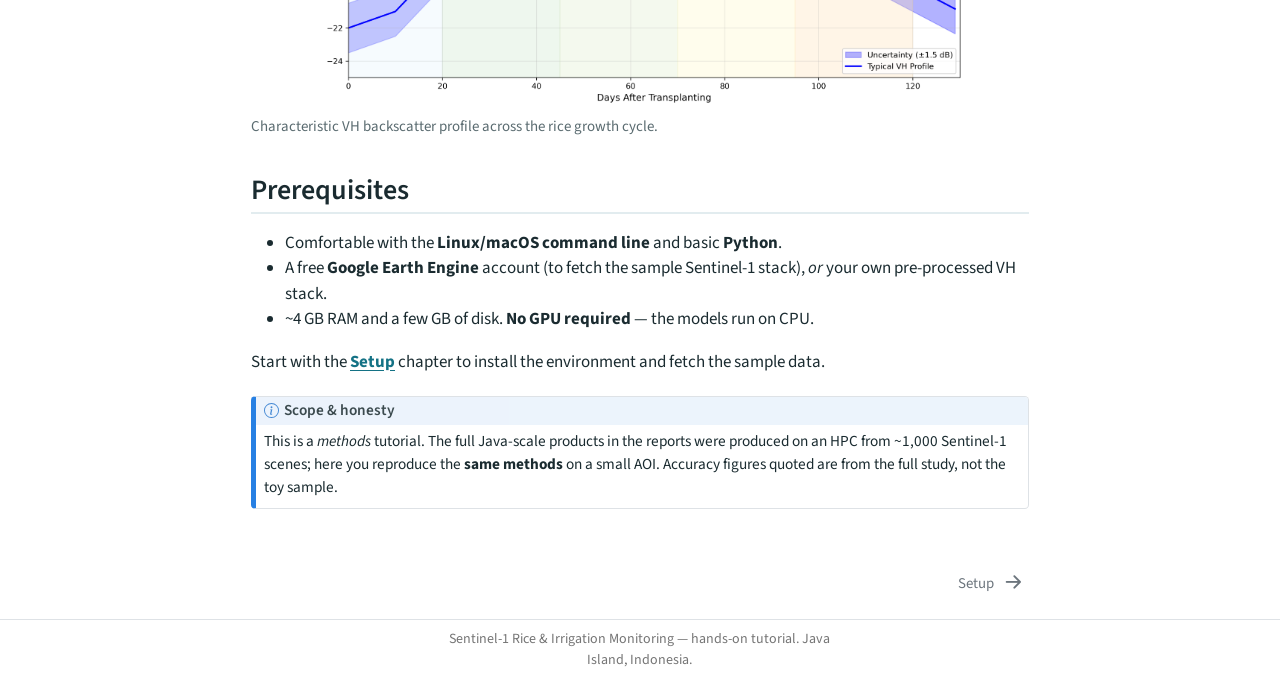
==== commit a652f1de: "Add Indonesian translation (bilingual EN/ID switcher) + fix RI figure to match data (RI=0.98)" ====
--- a/docs/index.html
+++ b/docs/index.html
@@ -93,6 +93,21 @@
 </button>
           <div class="collapse navbar-collapse" id="navbarCollapse">
             <ul class="navbar-nav navbar-nav-scroll ms-auto">
+  <li class="nav-item dropdown ">
+    <a class="nav-link dropdown-toggle" href="#" id="nav-menu-language--bahasa" role="link" data-bs-toggle="dropdown" aria-expanded="false">
+ <span class="menu-text">🌐 Language / Bahasa</span>
+    </a>
+    <ul class="dropdown-menu dropdown-menu-end" aria-labelledby="nav-menu-language--bahasa">    
+        <li>
+    <a class="dropdown-item" href="./index.html">
+ <span class="dropdown-text">English</span></a>
+  </li>  
+        <li>
+    <a class="dropdown-item" href="./id/index.html">
+ <span class="dropdown-text">Bahasa Indonesia</span></a>
+  </li>  
+    </ul>
+  </li>
   <li class="nav-item compact">
     <a class="nav-link" href="https://github.com/firmanhadi21/s1-rice-irrigation-tutorial"> <i class="bi bi-github" role="img" aria-label="GitHub">
 </i> 
@@ -232,6 +247,9 @@
 </header>
 
 
+<div class="text-end">
+<p>🌐 <strong>English</strong> · <a href="./id/index.html">Bahasa Indonesia →</a></p>
+</div>
 <p>This tutorial walks you, end to end, through a satellite workflow that turns <strong>Sentinel-1 radar time series</strong> into three operational products for water-resources management:</p>
 <div class="grid">
 <section id="paddy-field-map" class="level3 g-col-12 g-col-md-4">
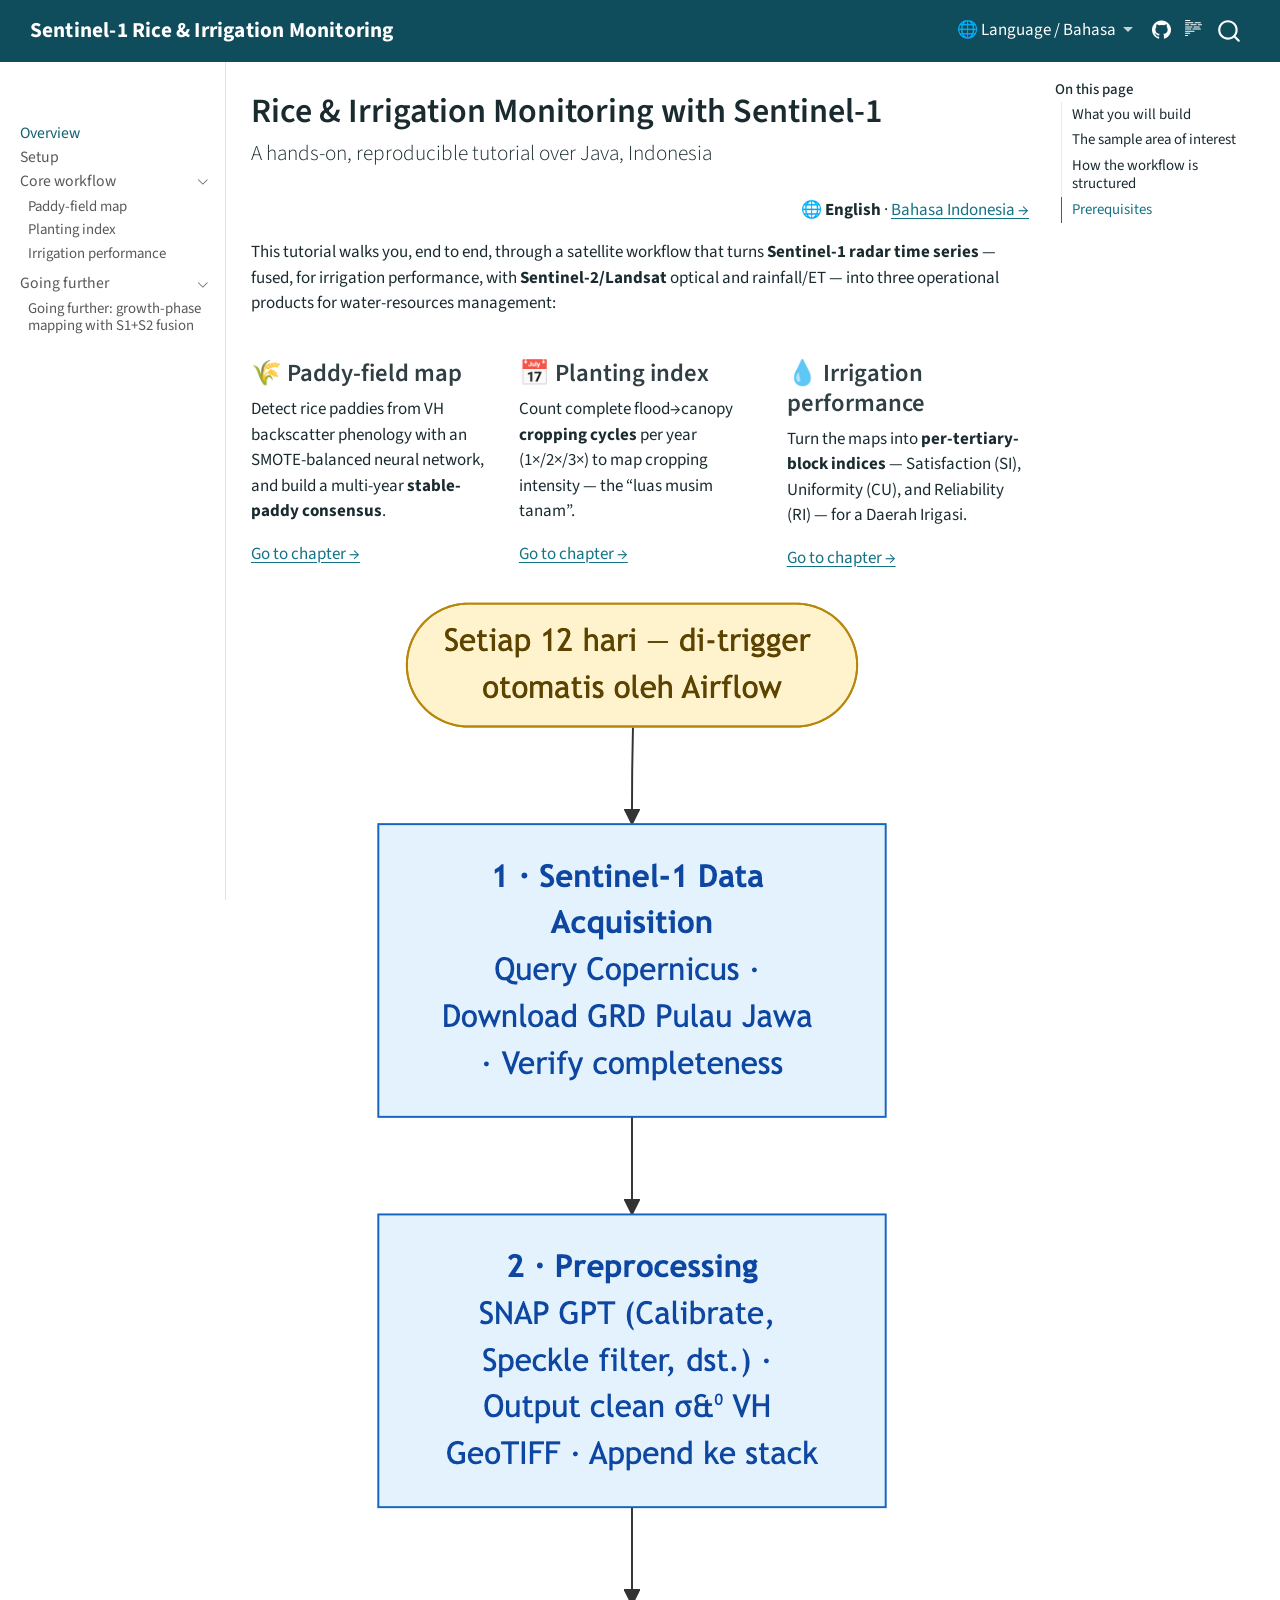
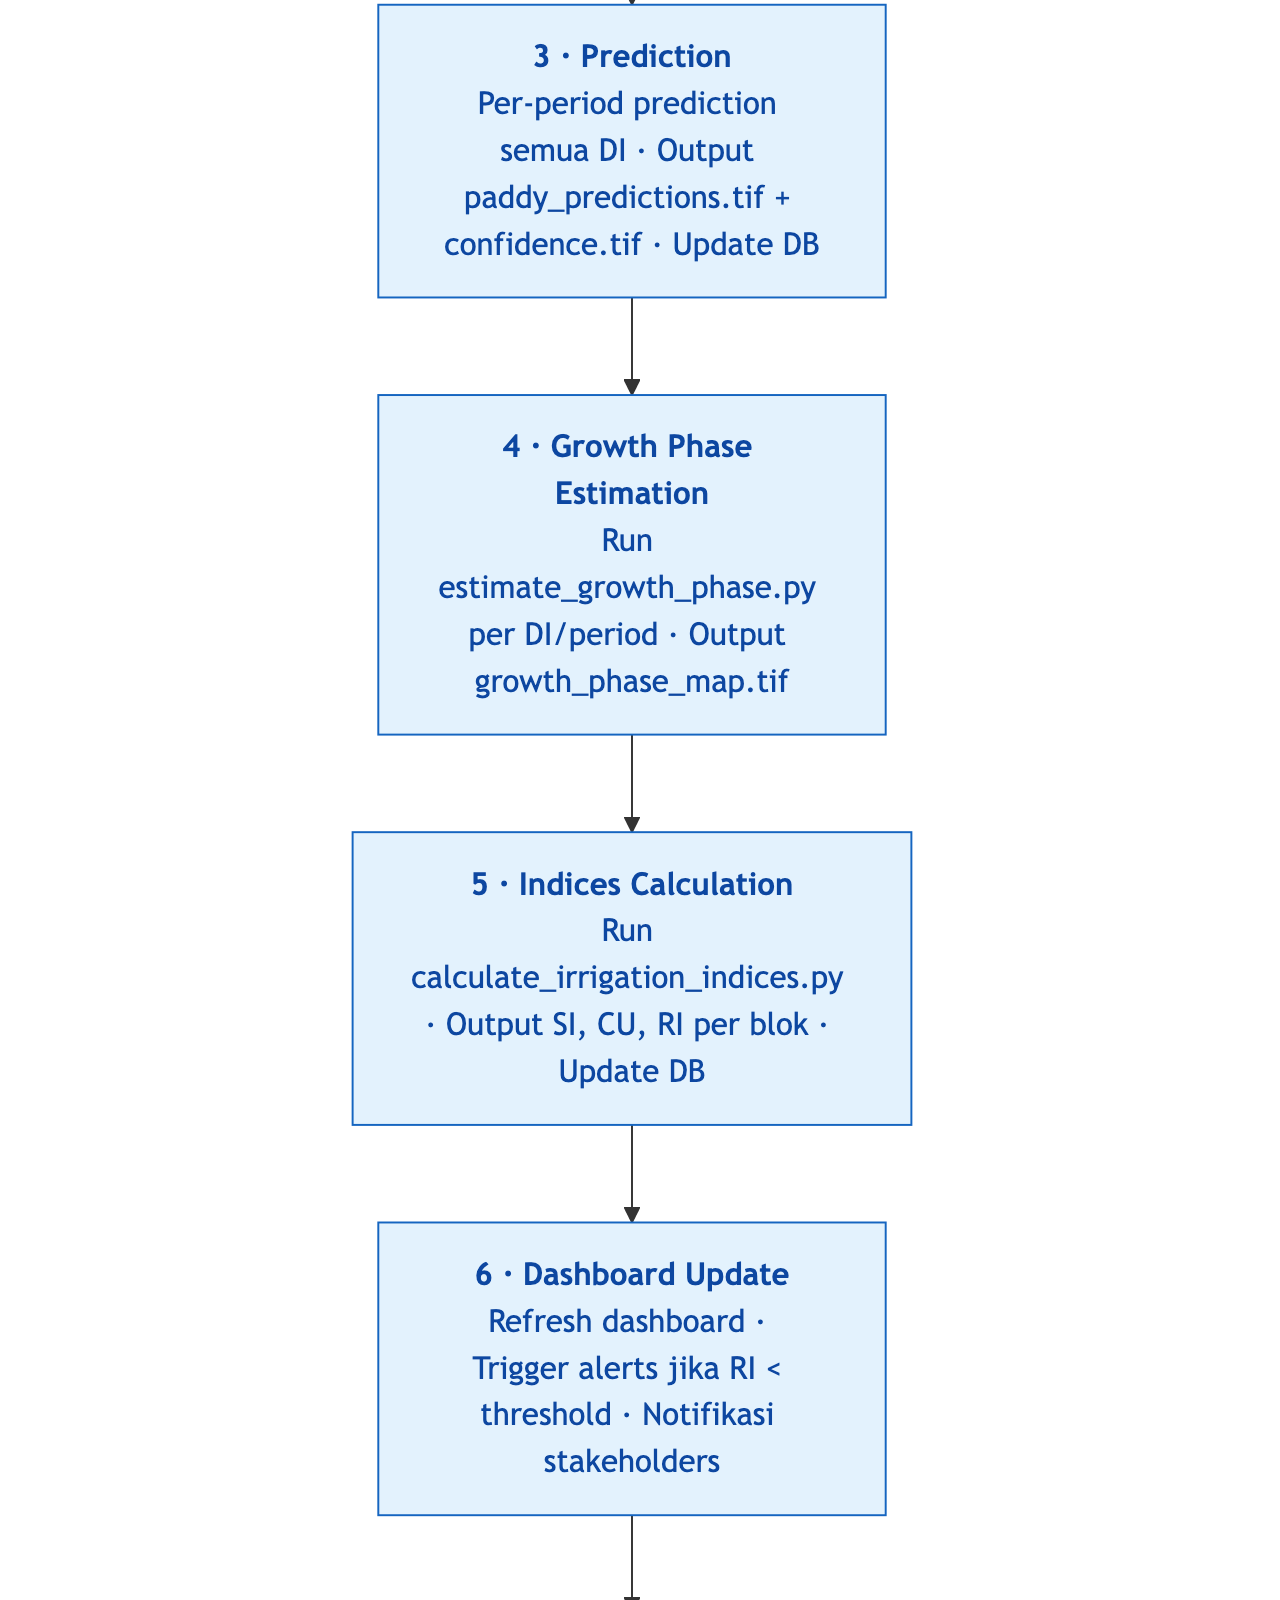
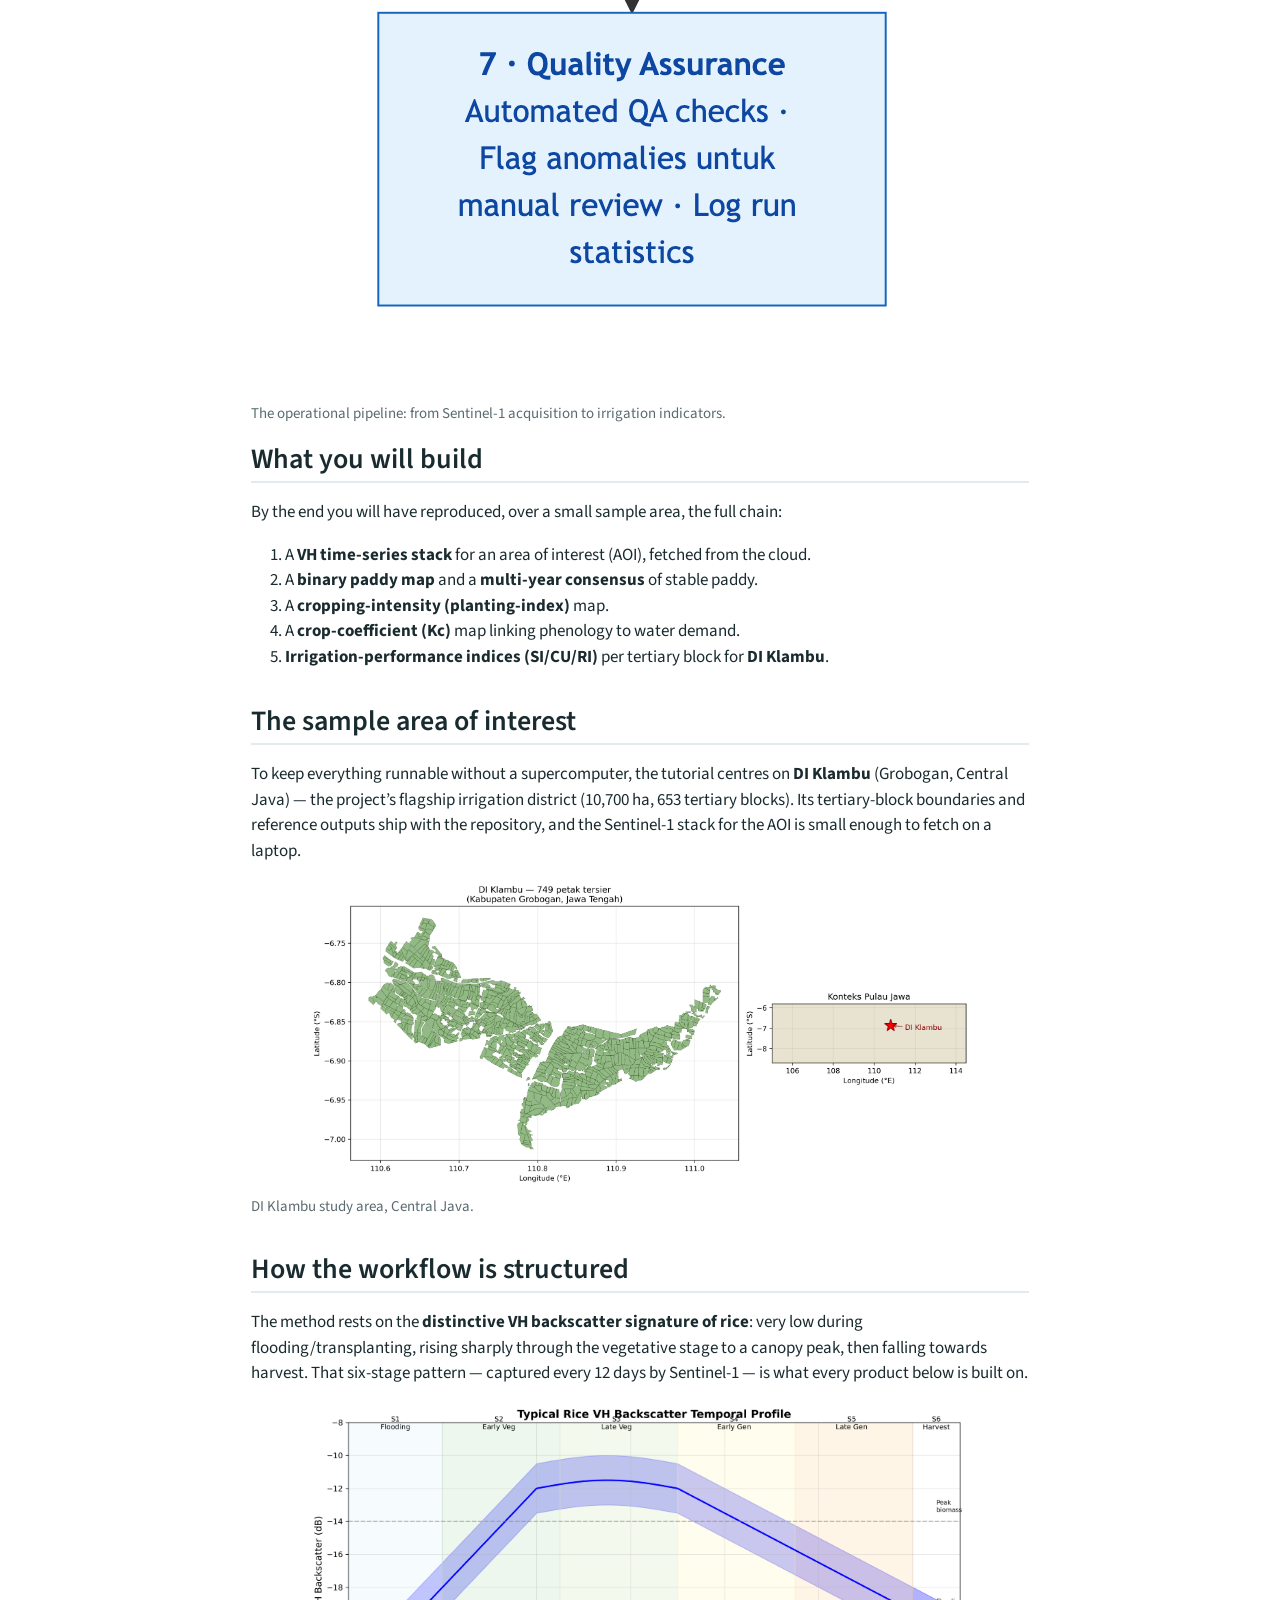
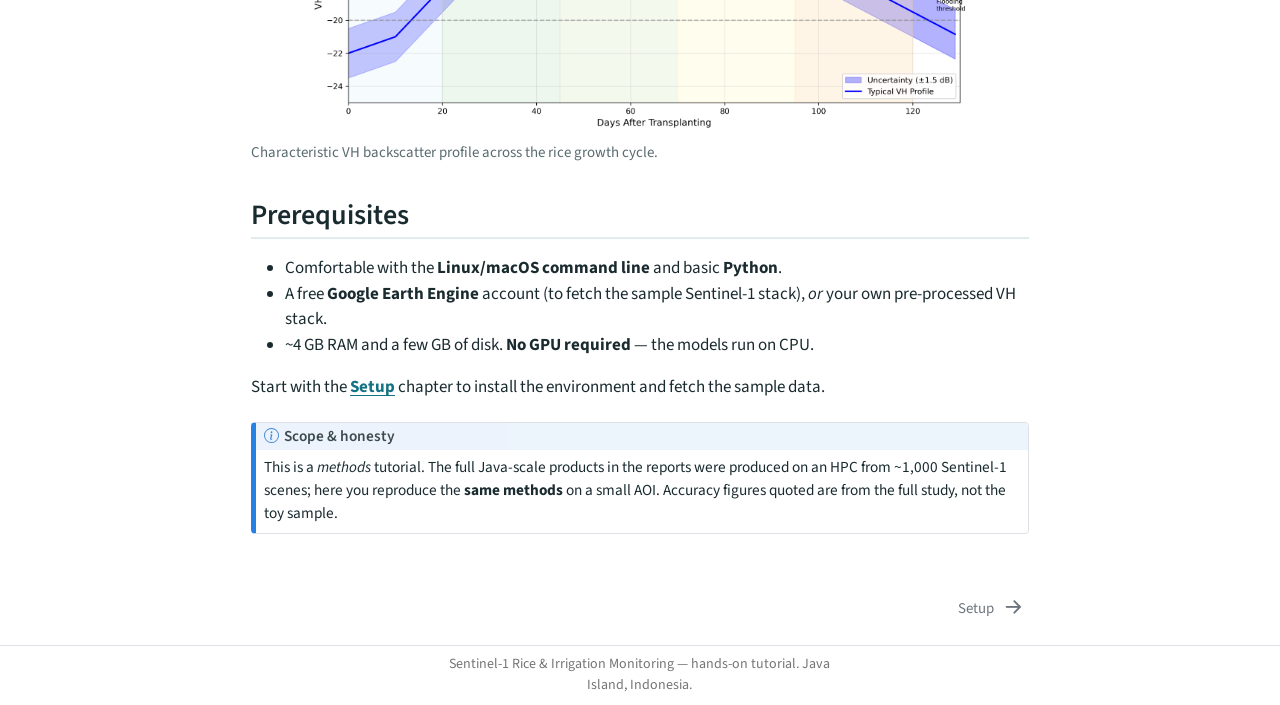
==== commit 0dc13ccf: "Clarify irrigation is multi-sensor (S1+S2/Landsat+rainfall/ET) in site copy + add chapter note" ====
--- a/docs/index.html
+++ b/docs/index.html
@@ -250,7 +250,7 @@
 <div class="text-end">
 <p>🌐 <strong>English</strong> · <a href="./id/index.html">Bahasa Indonesia →</a></p>
 </div>
-<p>This tutorial walks you, end to end, through a satellite workflow that turns <strong>Sentinel-1 radar time series</strong> into three operational products for water-resources management:</p>
+<p>This tutorial walks you, end to end, through a satellite workflow that turns <strong>Sentinel-1 radar time series</strong> — fused, for irrigation performance, with <strong>Sentinel-2/Landsat</strong> optical and rainfall/ET — into three operational products for water-resources management:</p>
 <div class="grid">
 <section id="paddy-field-map" class="level3 g-col-12 g-col-md-4">
 <h3 class="anchored" data-anchor-id="paddy-field-map">🌾 Paddy-field map</h3>
